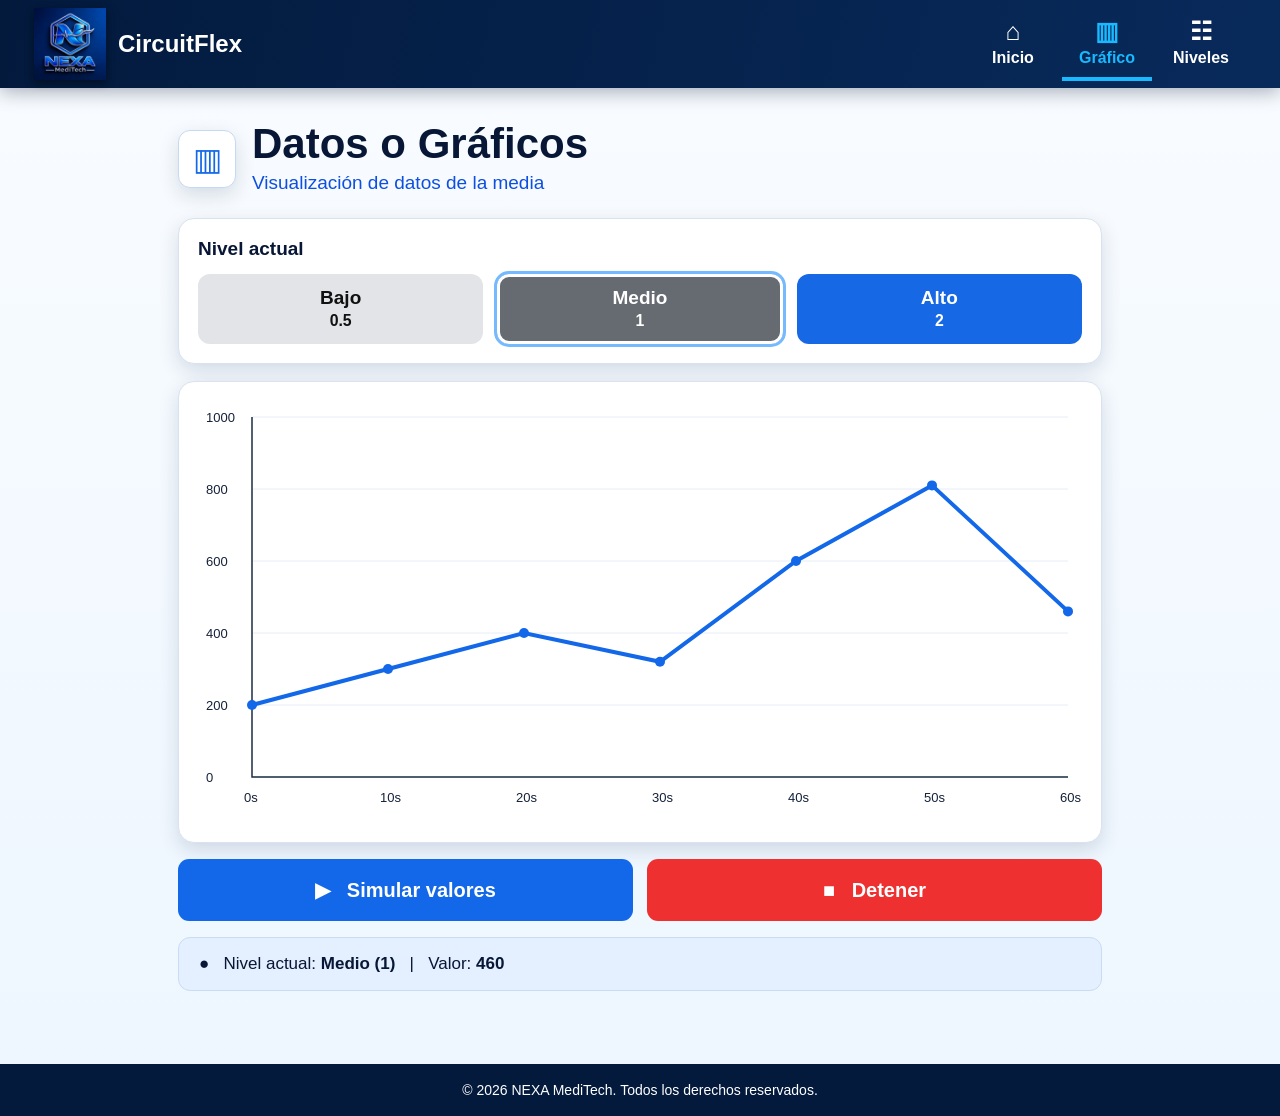
==== grafico.html @ 2c22ff0e "Add files via upload" ====
<!doctype html>
<html lang="es">
<head><meta charset="utf-8"><meta name="viewport" content="width=device-width,initial-scale=1">
<title>NEXA MediTech | Gráfico</title><link rel="stylesheet" href="styles.css"></head>
<body><header class="topbar">
  <a class="brand" href="index.html">
    <img src="assets/logo_nexa_meditech.png" alt="NEXA MediTech">
    <span>CircuitFlex</span>
  </a>
  <nav class="nav">
    <a href="index.html" data-page="inicio"><span class="ico">⌂</span>Inicio</a>
    <a href="grafico.html" data-page="grafico"><span class="ico">▥</span>Gráfico</a>
    <a href="niveles.html" data-page="niveles"><span class="ico">☷</span>Niveles</a>
  </nav>
</header>
<main class="page">
  <div class="title-row">
    <div class="title-icon">▥</div>
    <div><h1>Datos o Gráficos</h1><p class="subtitle">Visualización de datos de la media</p></div>
  </div>

  <section class="card level-selector">
    <h3>Nivel actual</h3>
    <div class="levels-top">
      <button class="level-btn" data-level=".5">Bajo<br><small>0.5</small></button>
      <button class="level-btn" data-level="1">Medio<br><small>1</small></button>
      <button class="level-btn" data-level="2">Alto<br><small>2</small></button>
    </div>
  </section>

  <section class="card chart-card"><canvas id="sensorChart"></canvas></section>

  <section class="actions">
    <button class="action-btn sim" id="simulateButton">▶ &nbsp; Simular valores</button>
    <button class="action-btn stop" id="stopButton">■ &nbsp; Detener</button>
  </section>

  <div class="info">● &nbsp; Nivel actual: <strong id="levelLabel">Medio (1)</strong>
    &nbsp; | &nbsp; Valor: <strong id="currentValue">30</strong></div>
</main><footer>© 2026 NEXA MediTech. Todos los derechos reservados.</footer>
<script src="dashboard.js"></script><script src="grafico_dashboard.js"></script>
</body></html>
---- styles.css ----
:root{
 --navy:#031a3d;--navy2:#082a5b;--blue:#1268e8;--cyan:#18b9ff;
 --green:#20bd42;--red:#ee3030;--bg:#eef6ff;--text:#071735;
 --muted:#68758a;--border:#d8e3ef;--gray:#c0c4ca;--shadow:0 7px 20px rgba(5,27,58,.14)
}
*{box-sizing:border-box}
html,body{margin:0;min-height:100%;font-family:Arial,Helvetica,sans-serif;color:var(--text)}
body{background:linear-gradient(180deg,#f9fcff,#edf6ff)}
.topbar{height:88px;background:linear-gradient(105deg,var(--navy),var(--navy2));color:#fff;display:flex;align-items:center;justify-content:space-between;padding:7px 34px;box-shadow:0 4px 18px #00143155;position:sticky;top:0;z-index:20}
.brand{display:flex;align-items:center;gap:12px;text-decoration:none;color:#fff}
.brand img{width:72px;height:72px;object-fit:contain;filter:drop-shadow(0 3px 4px #0007)}
.brand span{font-size:24px;font-weight:800}
.nav{height:100%;display:flex;gap:4px}
.nav a{min-width:90px;color:#fff;text-decoration:none;display:flex;flex-direction:column;align-items:center;justify-content:center;gap:3px;font-weight:700;border-bottom:4px solid transparent}
.nav a:hover,.nav a.active{color:var(--cyan);border-bottom-color:var(--cyan)}
.nav .ico{font-size:25px}
.page{max-width:980px;margin:auto;padding:32px 28px 48px}
.welcome{text-align:center;padding:6px 0 18px}
.welcome-logo{width:min(290px,72vw);max-height:245px;object-fit:contain;filter:drop-shadow(0 7px 12px #001a3b28)}
h1{font-size:42px;margin:4px 0;font-weight:800}
.welcome h1{font-size:54px}
.subtitle{color:#0d4fe0;font-size:19px;margin:4px 0}
.card{background:#fff;border:1px solid var(--border);border-radius:16px;box-shadow:var(--shadow)}
.status-card{max-width:650px;margin:18px auto 20px;padding:26px;text-align:center}
.status-title{font-size:22px;font-weight:800;margin-bottom:18px}
.status-body{display:flex;align-items:center;justify-content:center;gap:22px}
.status-light{width:72px;height:72px;border-radius:50%;background:#777;box-shadow:inset 0 -7px 10px #0003,0 4px 10px #0003}
.status-light.on{background:var(--green)}
.status-word{font-size:30px;font-weight:800;color:#149c32}
.status-description{font-size:16px;color:var(--muted);margin-top:4px}
.home-actions{max-width:650px;margin:auto}
.big-btn{display:flex;align-items:center;justify-content:center;width:100%;min-height:70px;border:0;border-radius:13px;font-size:22px;font-weight:800;box-shadow:0 7px 14px #001a3b2e;cursor:pointer;text-decoration:none;transition:.15s}
.big-btn:hover{transform:translateY(-1px)}
.power{background:var(--green);color:#fff}
.power.off{background:var(--red)}
.graph-link{background:var(--blue);color:#fff;margin-top:14px}
.title-row{display:flex;align-items:center;gap:16px;margin-bottom:20px}
.title-icon{width:58px;height:58px;border:1px solid #c4daf2;background:#fff;border-radius:12px;display:grid;place-items:center;color:var(--blue);font-size:31px;box-shadow:var(--shadow)}
.title-row h1{margin:0}
.level-selector{padding:19px;margin-bottom:17px}
.level-selector h3{margin:0 0 14px;font-size:19px}
.levels-top{display:grid;grid-template-columns:repeat(3,1fr);gap:14px}
.level-btn{border:0;border-radius:12px;padding:13px;background:#e2e4e8;color:#111;font-size:19px;font-weight:800;cursor:pointer}
.level-btn[data-level="1"]{background:#666b72;color:#fff}
.level-btn[data-level="2"]{background:#1668e5;color:#fff}
.level-btn.selected{outline:3px solid #75b9ff;box-shadow:0 0 0 3px #fff inset}
.chart-card{padding:15px;margin-bottom:16px}
#sensorChart{width:100%;height:430px;display:block}
.actions{display:grid;grid-template-columns:1fr 1fr;gap:14px}
.action-btn{border:0;border-radius:11px;min-height:62px;font-size:20px;font-weight:800;cursor:pointer}
.sim{background:var(--blue);color:#fff}.stop{background:var(--red);color:#fff}
.info{margin-top:16px;background:#e4efff;border:1px solid #c9dcf4;border-radius:12px;padding:16px 20px;font-size:17px}
.level-list{display:grid;gap:14px}
.level-row{display:flex;align-items:center;justify-content:space-between;padding:20px;border:1px solid var(--border);background:#fff;border-radius:15px;box-shadow:var(--shadow);cursor:pointer;transition:.15s}
.level-row:hover{transform:translateY(-1px)}
.level-row.selected{background:#061e46;color:#fff;border:2px solid #1670f4}
.level-row.off{background:#ffe1e1;color:#111;border-color:#ffaaaa}
.level-row.off.selected{background:#ffd4d4;border-color:var(--red)}
.level-left{display:flex;align-items:center;gap:18px}
.level-icon{width:70px;height:70px;border-radius:50%;background:#e8ebef;display:grid;place-items:center;font-size:30px}
.selected .level-icon{background:#122d53;color:#fff}
.off .level-icon{background:#e51e2b;color:#fff}
.level-name{font-size:26px;font-weight:800}.level-value{font-size:17px;opacity:.78;margin-top:4px}
.radio{width:26px;height:26px;border:2px solid #7b838e;border-radius:50%;background:#fff}
.selected .radio{border:6px solid #1973ff}
footer{background:var(--navy);color:#fff;text-align:center;padding:18px;margin-top:25px;font-size:14px}
@media(max-width:700px){.topbar{height:auto;flex-direction:column;gap:5px;padding:8px 14px}.brand img{width:58px;height:58px}.brand span{font-size:19px}.nav{height:55px}.nav a{min-width:76px;font-size:13px}.page{padding:25px 14px}.welcome h1{font-size:44px}h1{font-size:33px}.levels-top{grid-template-columns:1fr}.actions{grid-template-columns:1fr}.level-name{font-size:22px}}
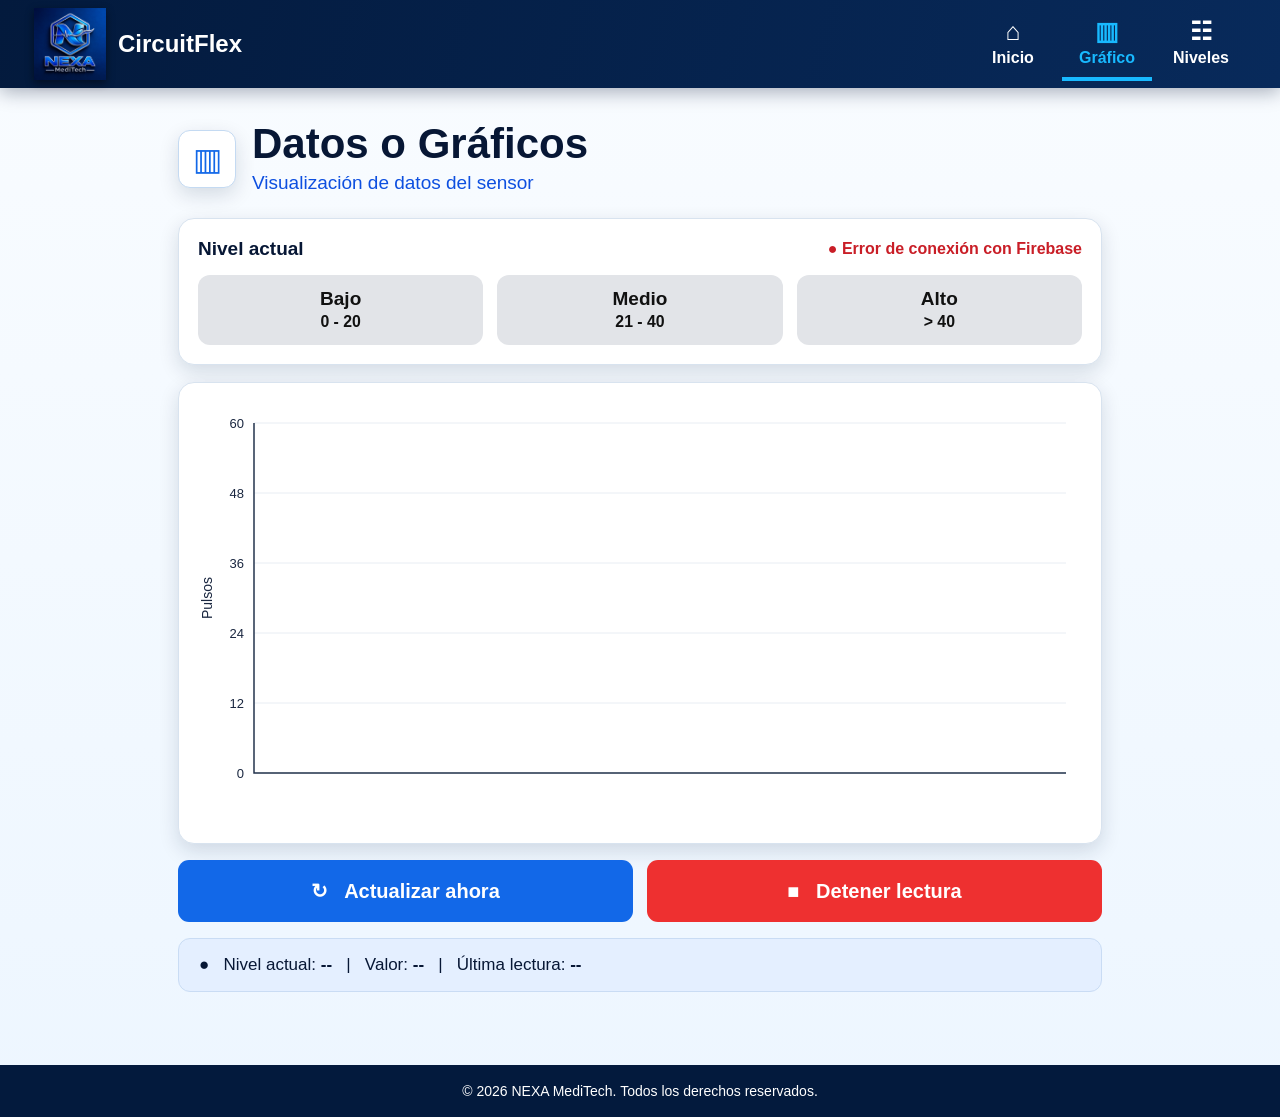
==== commit 4e0b84ee: "Add files via upload" ====
--- a/grafico.html
+++ b/grafico.html
@@ -1,42 +1,65 @@
 <!doctype html>
 <html lang="es">
-<head><meta charset="utf-8"><meta name="viewport" content="width=device-width,initial-scale=1">
-<title>NEXA MediTech | Gráfico</title><link rel="stylesheet" href="styles.css"></head>
-<body><header class="topbar">
+<head>
+  <meta charset="utf-8">
+  <meta name="viewport" content="width=device-width,initial-scale=1">
+  <title>NEXA MediTech | Gráfico</title>
+  <link rel="stylesheet" href="styles.css">
+</head>
+<body>
+<header class="topbar">
   <a class="brand" href="index.html">
     <img src="assets/logo_nexa_meditech.png" alt="NEXA MediTech">
     <span>CircuitFlex</span>
   </a>
   <nav class="nav">
     <a href="index.html" data-page="inicio"><span class="ico">⌂</span>Inicio</a>
-    <a href="grafico.html" data-page="grafico"><span class="ico">▥</span>Gráfico</a>
+    <a href="grafico.html" data-page="grafico" class="active"><span class="ico">▥</span>Gráfico</a>
     <a href="niveles.html" data-page="niveles"><span class="ico">☷</span>Niveles</a>
   </nav>
 </header>
+
 <main class="page">
   <div class="title-row">
     <div class="title-icon">▥</div>
-    <div><h1>Datos o Gráficos</h1><p class="subtitle">Visualización de datos de la media</p></div>
+    <div>
+      <h1>Datos o Gráficos</h1>
+      <p class="subtitle">Visualización de datos del sensor</p>
+    </div>
   </div>
 
   <section class="card level-selector">
-    <h3>Nivel actual</h3>
-    <div class="levels-top">
-      <button class="level-btn" data-level=".5">Bajo<br><small>0.5</small></button>
-      <button class="level-btn" data-level="1">Medio<br><small>1</small></button>
-      <button class="level-btn" data-level="2">Alto<br><small>2</small></button>
+    <div style="display:flex;justify-content:space-between;align-items:center;gap:15px;flex-wrap:wrap">
+      <h3 style="margin:0">Nivel actual</h3>
+      <span id="firebaseStatus" style="font-weight:700;color:#68758a">Conectando con Firebase...</span>
+    </div>
+
+    <div class="levels-top" style="margin-top:15px">
+      <button class="level-btn" data-level="bajo">Bajo<br><small>0 - 20</small></button>
+      <button class="level-btn" data-level="medio">Medio<br><small>21 - 40</small></button>
+      <button class="level-btn" data-level="alto">Alto<br><small>&gt; 40</small></button>
     </div>
   </section>
 
-  <section class="card chart-card"><canvas id="sensorChart"></canvas></section>
+  <section class="card chart-card">
+    <canvas id="sensorChart"></canvas>
+  </section>
 
   <section class="actions">
-    <button class="action-btn sim" id="simulateButton">▶ &nbsp; Simular valores</button>
-    <button class="action-btn stop" id="stopButton">■ &nbsp; Detener</button>
+    <button class="action-btn sim" id="refreshButton">↻ &nbsp; Actualizar ahora</button>
+    <button class="action-btn stop" id="stopButton">■ &nbsp; Detener lectura</button>
   </section>
 
-  <div class="info">● &nbsp; Nivel actual: <strong id="levelLabel">Medio (1)</strong>
-    &nbsp; | &nbsp; Valor: <strong id="currentValue">30</strong></div>
-</main><footer>© 2026 NEXA MediTech. Todos los derechos reservados.</footer>
-<script src="dashboard.js"></script><script src="grafico_dashboard.js"></script>
-</body></html>+  <div class="info">
+    ● &nbsp; Nivel actual: <strong id="levelLabel">--</strong>
+    &nbsp; | &nbsp; Valor: <strong id="currentValue">--</strong>
+    &nbsp; | &nbsp; Última lectura: <strong id="lastUpdate">--</strong>
+  </div>
+</main>
+
+<footer>© 2026 NEXA MediTech. Todos los derechos reservados.</footer>
+
+<script src="dashboard.js"></script>
+<script src="grafico_dashboard.js"></script>
+</body>
+</html>
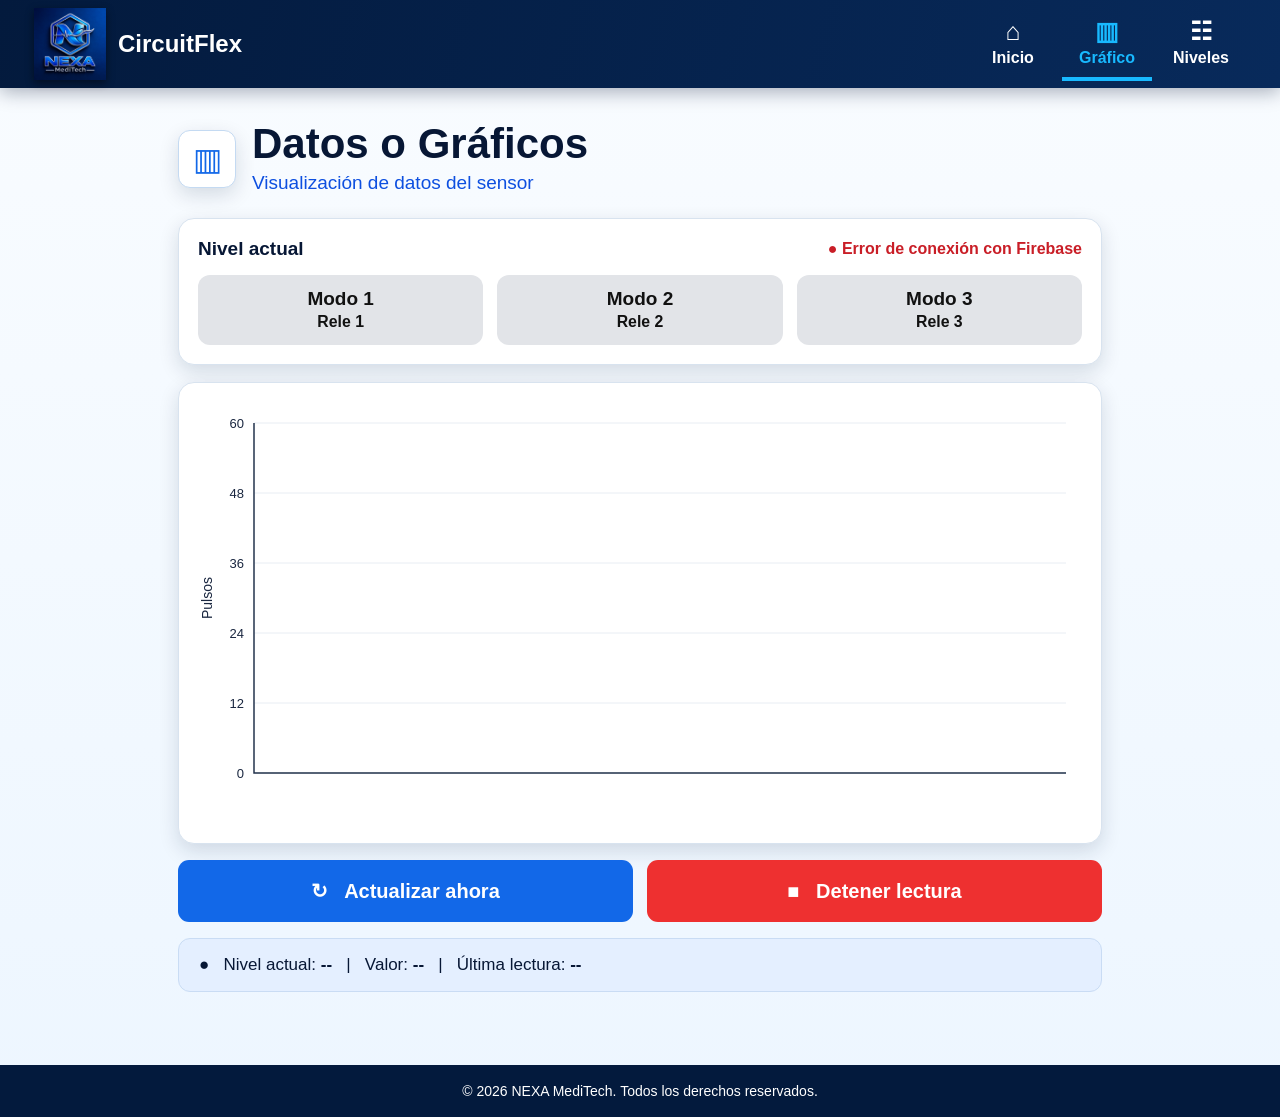
==== commit 420b8aa6: "Add files via upload" ====
--- a/grafico.html
+++ b/grafico.html
@@ -35,9 +35,9 @@
     </div>
 
     <div class="levels-top" style="margin-top:15px">
-      <button class="level-btn" data-level="bajo">Bajo<br><small>0 - 20</small></button>
-      <button class="level-btn" data-level="medio">Medio<br><small>21 - 40</small></button>
-      <button class="level-btn" data-level="alto">Alto<br><small>&gt; 40</small></button>
+	  <button class="level-btn" data-level="bajo">Modo 1<br><small>Rele 1</small></button>
+      <button class="level-btn" data-level="medio">Modo 2<br><small>Rele 2</small></button>
+      <button class="level-btn" data-level="alto">Modo 3<br><small>Rele 3</small></button>
     </div>
   </section>
 
